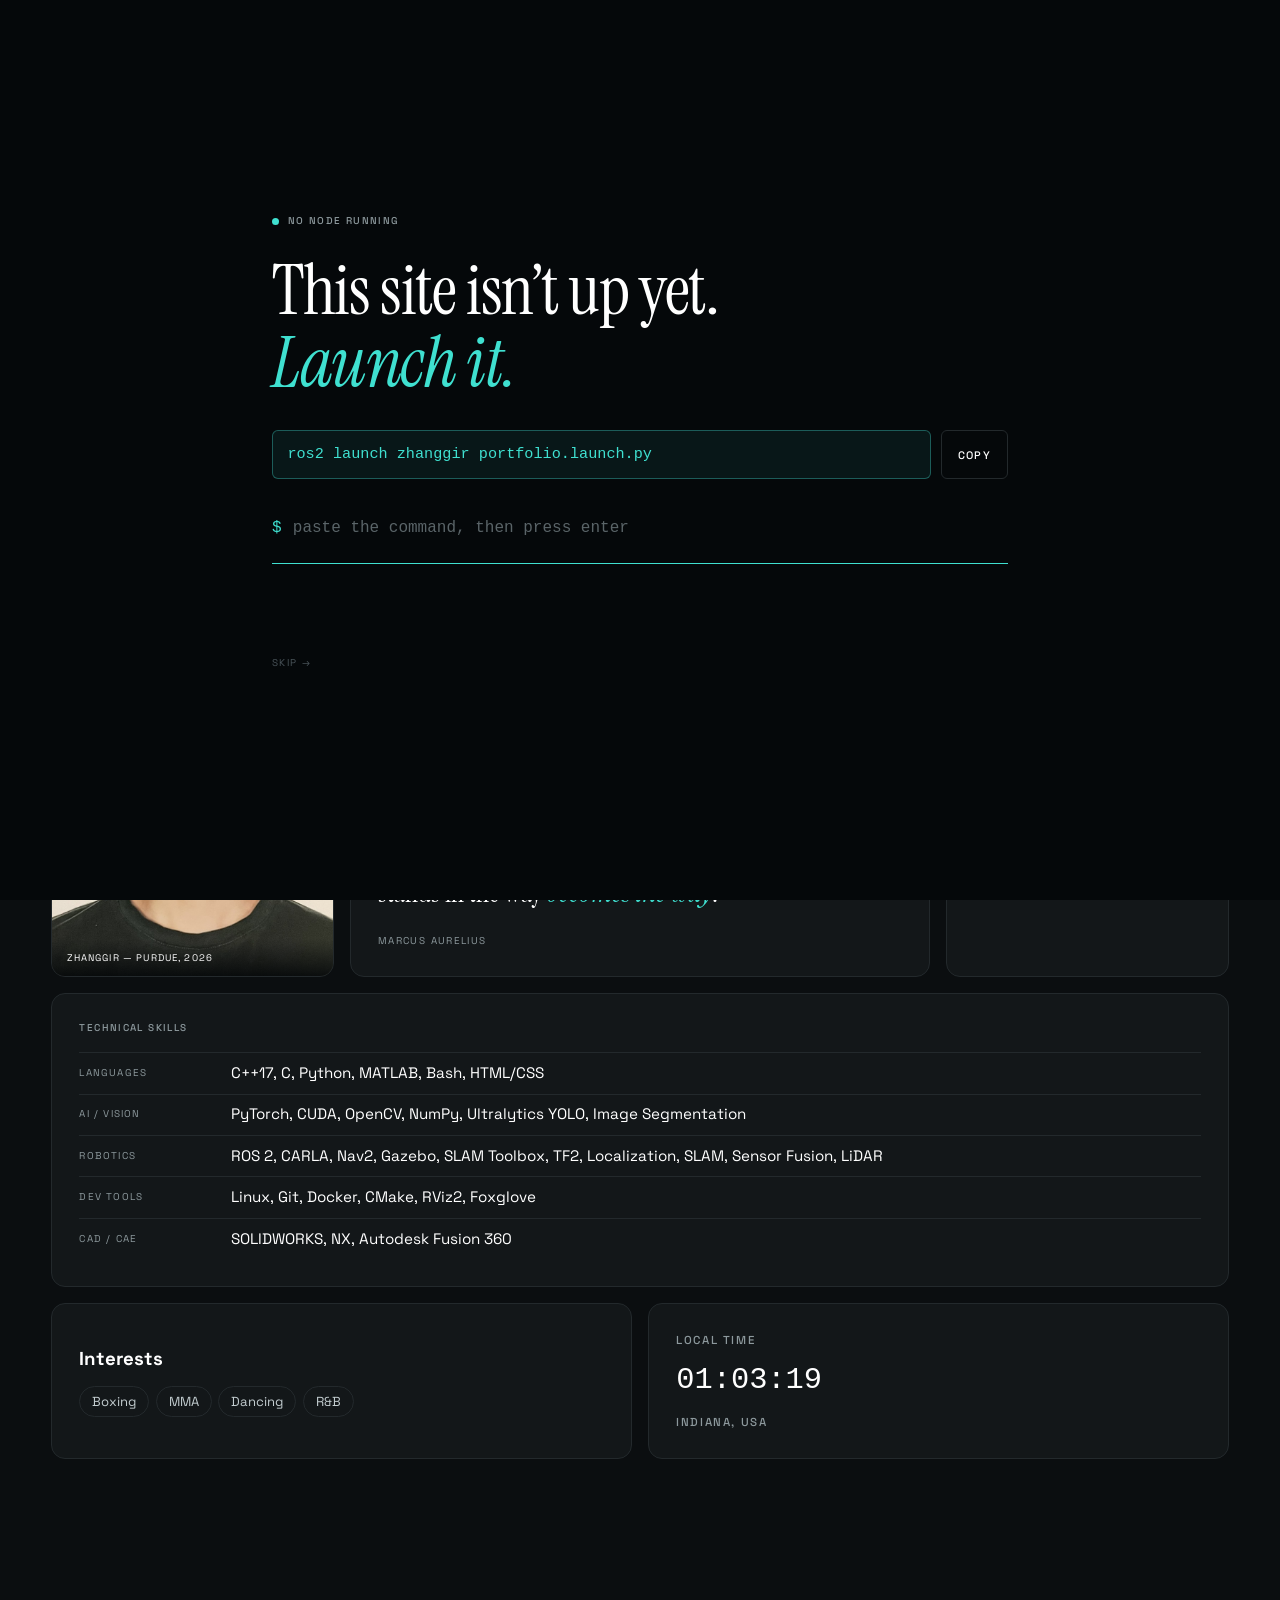
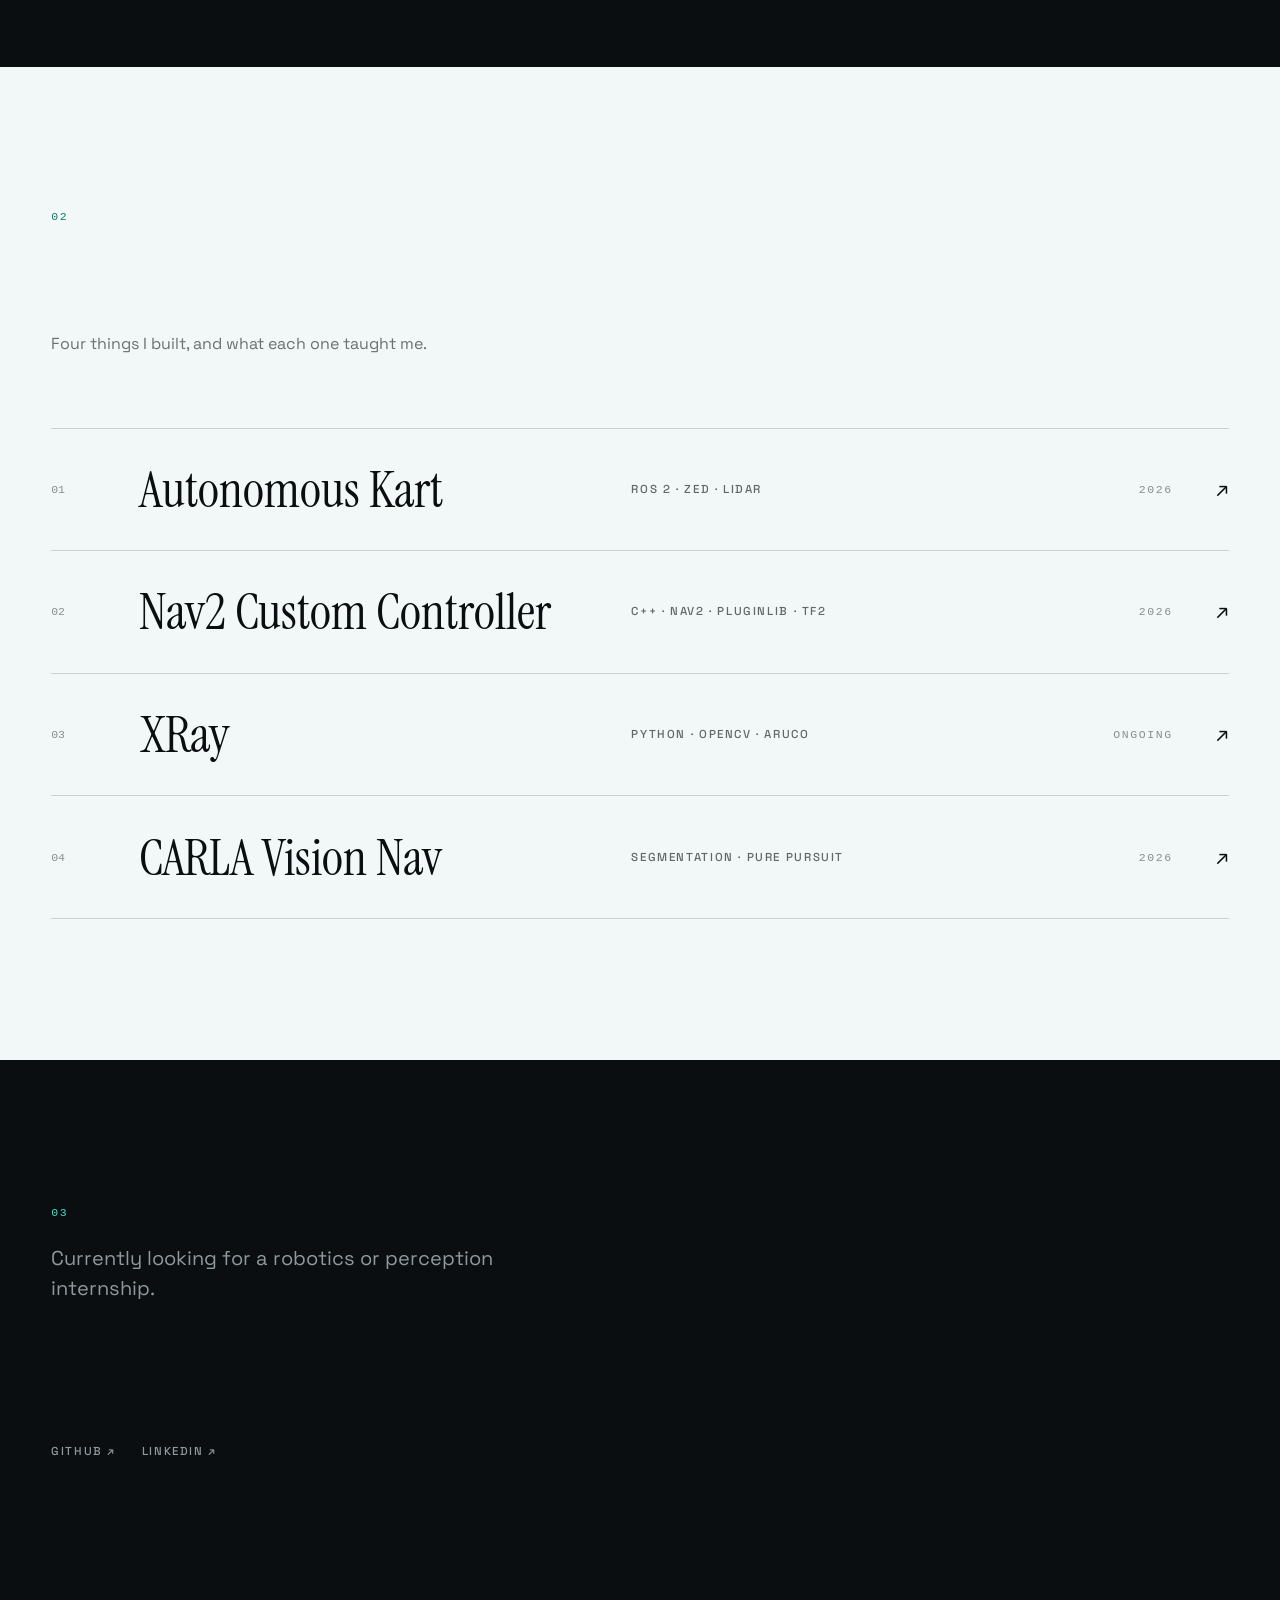
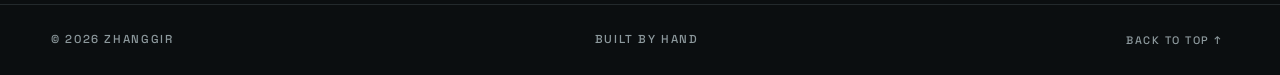
==== index.html @ 5edfd6a4 "Personal site: launch gate, work plates, CV-aware resume link Static site, no build step and no depe" ====
<!doctype html>
<html lang="en">
<head>
<meta charset="utf-8">
<meta name="viewport" content="width=device-width, initial-scale=1">
<title>Zhanggir — Robotics &amp; Autonomous Systems</title>
<meta name="description" content="Zhanggir builds the perception systems that let vehicles decide where they are and what to do next. Almaty to Purdue.">
<meta name="color-scheme" content="dark">

<meta property="og:title" content="Zhanggir — Robotics &amp; Autonomous Systems">
<meta property="og:description" content="Perception, embedded systems, and the plumbing that keeps both alive at speed.">
<meta property="og:type" content="website">

<link rel="icon" href="data:image/svg+xml,<svg xmlns='http://www.w3.org/2000/svg' viewBox='0 0 32 32'><rect width='32' height='32' fill='%230b0e10'/><circle cx='16' cy='16' r='9' fill='none' stroke='%233fe0d0' stroke-width='3'/><circle cx='16' cy='16' r='2.5' fill='%23ffffff'/></svg>">

<link rel="preconnect" href="https://fonts.googleapis.com">
<link rel="preconnect" href="https://fonts.gstatic.com" crossorigin>
<link href="https://fonts.googleapis.com/css2?family=Instrument+Serif:ital@0;1&family=Space+Grotesk:wght@300;400;500;600;700&display=swap" rel="stylesheet">

<link rel="stylesheet" href="styles.css">
<script>document.documentElement.classList.add('js');</script>
</head>

<body>

<div class="grain" aria-hidden="true"></div>

<!-- ── launch gate ───────────────────────────────────────────── -->
<div class="gate" id="gate">
  <div class="gate-inner">
    <p class="gate-kicker"><i></i>no node running</p>

    <h1 class="gate-title">This site isn&rsquo;t up yet.<br><em>Launch it.</em></h1>

    <div class="gate-cmd">
      <code id="gateCmd">ros2 launch zhanggir portfolio.launch.py</code>
      <button class="gate-copy" id="gateCopy" type="button">Copy</button>
    </div>

    <form class="gate-prompt" id="gateForm" autocomplete="off">
      <span class="gate-ps1" aria-hidden="true">$</span>
      <input class="gate-input" id="gateInput" type="text" spellcheck="false"
             autocomplete="off" aria-label="Type or paste the launch command"
             placeholder="paste the command, then press enter">
    </form>

    <p class="gate-msg" id="gateMsg" role="status"></p>

    <!-- Nobody should be locked out of a CV by a puzzle. -->
    <button class="gate-skip" id="gateSkip" type="button">skip &rarr;</button>
  </div>
</div>

<!-- ── custom cursor (pointer devices only) ──────────────────── -->
<div class="cur-dot"  id="curDot"  aria-hidden="true"></div>
<div class="cur-ring" id="curRing" aria-hidden="true"><span id="curLabel"></span></div>

<a class="skip" href="#about">Skip to content</a>

<!-- ── nav ───────────────────────────────────────────────────── -->
<header class="nav">
  <a class="nav-mark" href="#top" data-cursor="ZH">
    <svg viewBox="0 0 32 32" aria-hidden="true"><circle cx="16" cy="16" r="9"/><circle class="pupil" cx="16" cy="16" r="2.5"/></svg>
    <span>Zhanggir</span>
  </a>
  <nav class="nav-links" aria-label="Sections">
    <a href="#about">About</a>
    <a href="#work">Work</a>
    <a href="#contact">Contact</a>
  </nav>
</header>

<main id="top">

  <!-- ══ ABOUT ══ -->
  <section class="about" id="about">
    <!-- This carries what the removed hero used to: the name, the one-line
         pitch, and the availability line. Without them the site would open on
         a photo and a grid with no statement of who this is. -->
    <div class="intro">
      <p class="intro-kicker rise"><span class="sec-num">01</span> About</p>

      <h1 class="intro-name">
        <span class="mask"><span class="up" data-d="0">Zhanggir</span></span>
        <span class="mask"><span class="up" data-d="1">Yessenaliyev</span></span>
      </h1>

      <p class="intro-lead">
        <span class="mask"><span class="up" data-d="2">I build the systems that let a vehicle</span></span>
        <span class="mask"><span class="up" data-d="3">decide <em>where it is</em> and what to do next.</span></span>
      </p>

      <dl class="intro-meta rise">
        <div><dt>Based</dt><dd>West Lafayette, IN</dd></div>
        <div><dt>From</dt><dd>Almaty, KZ</dd></div>
        <div><dt>Studying</dt><dd>Robotics Eng. Tech, Purdue</dd></div>
      </dl>
    </div>

    <div class="bento">
      <figure class="cell cell-portrait rise">
        <img src="headshot.jpg" alt="Zhanggir">
        <figcaption>Zhanggir — Purdue, 2026</figcaption>
      </figure>

      <div class="cell cell-edu rise">
        <span class="edu-label">Education</span>
        <p class="edu-school">Purdue University</p>
        <p class="edu-major">B.S. Robotics Engineering Technology</p>
        <p class="edu-meta">West Lafayette, Indiana</p>
      </div>

      <div class="cell cell-quote rise">
        <p>&ldquo;The impediment to action advances action. What stands in the way <em>becomes the way</em>.&rdquo;</p>
        <cite>Marcus Aurelius</cite>
      </div>

      <div class="cell cell-list rise">
        <h3>Technical skills</h3>
        <ul>
          <li><span>Languages</span> C++17, C, Python, MATLAB, Bash, HTML/CSS</li>
          <li><span>AI / Vision</span> PyTorch, CUDA, OpenCV, NumPy, Ultralytics YOLO, Image Segmentation</li>
          <li><span>Robotics</span> ROS 2, CARLA, Nav2, Gazebo, SLAM Toolbox, TF2, Localization, SLAM, Sensor Fusion, LiDAR</li>
          <li><span>Dev tools</span> Linux, Git, Docker, CMake, RViz2, Foxglove</li>
          <li><span>CAD / CAE</span> SOLIDWORKS, NX, Autodesk Fusion 360</li>
        </ul>
      </div>

      <div class="cell cell-qow rise">
        <span class="qow-label">Question of the week</span>
        <p class="qow-q">Does the integration of humanity with AI-powered machines risk the extinction of <em>Homo sapiens</em>?</p>
      </div>

      <div class="cell cell-int rise">
        <h3>Interests</h3>
        <ul class="int-list">
          <li>Boxing</li><li>MMA</li><li>Dancing</li><li>R&amp;B</li>
        </ul>
      </div>

      <div class="cell cell-clock rise">
        <span class="clock-l">Local time</span>
        <span class="clock-t" id="clock">--:--:--</span>
        <span class="clock-z">Indiana, USA</span>
      </div>
    </div>

  </section>

  <!-- ══ WORK ══ -->
  <section class="work" id="work">
    <div class="sec-head">
      <span class="sec-num">02</span>
      <h2 class="sec-title"><span class="mask"><span class="up">Selected work</span></span></h2>
      <p class="sec-note rise">Four things I built, and what each one taught me.</p>
    </div>

    <div class="rows" id="rows">

      <a class="row" href="https://www.purdueieee.org/racing" target="_blank" rel="noopener" data-plate="kart">
        <span class="row-idx">01</span>
        <span class="row-title">Autonomous Kart</span>
        <span class="row-tags">ROS 2 · ZED · LiDAR</span>
        <span class="row-yr">2026</span>
        <span class="row-arrow" aria-hidden="true">↗</span>
      </a>

      <a class="row" href="https://github.com/jayzhan12-ops/nav2-custom-plugin" target="_blank" rel="noopener" data-plate="nav">
        <span class="row-idx">02</span>
        <span class="row-title">Nav2 Custom Controller</span>
        <span class="row-tags">C++ · Nav2 · pluginlib · TF2</span>
        <span class="row-yr">2026</span>
        <span class="row-arrow" aria-hidden="true">↗</span>
      </a>

      <a class="row" href="https://github.com/jayzhan12-ops/eagle" target="_blank" rel="noopener" data-plate="xray">
        <span class="row-idx">03</span>
        <span class="row-title">XRay</span>
        <span class="row-tags">Python · OpenCV · ArUco</span>
        <span class="row-yr">ongoing</span>
        <span class="row-arrow" aria-hidden="true">↗</span>
      </a>

      <a class="row" href="https://github.com/jayzhan12-ops/carla-vision-navigation" target="_blank" rel="noopener" data-plate="carla">
        <span class="row-idx">04</span>
        <span class="row-title">CARLA Vision Nav</span>
        <span class="row-tags">Segmentation · Pure Pursuit</span>
        <span class="row-yr">2026</span>
        <span class="row-arrow" aria-hidden="true">↗</span>
      </a>
    </div>

    <!-- floating preview that trails the cursor over the rows -->
    <div class="plate" id="plate" aria-hidden="true">
      <span class="plate-tag">VIEW</span>
      <svg class="pl" data-for="kart" viewBox="0 0 300 220" fill="none">
        <rect width="300" height="220" fill="var(--accent)"/>
        <g stroke="#0b0e10" stroke-width="2.2" stroke-linecap="round">
          <rect x="112" y="52" width="76" height="120" rx="8"/>
          <rect x="126" y="82" width="48" height="42" rx="5"/>
          <path d="M96 66h16M188 66h16M96 158h16M188 158h16"/>
          <rect x="72" y="58" width="26" height="42" rx="7"/>
          <rect x="202" y="58" width="26" height="42" rx="7"/>
          <rect x="72" y="126" width="26" height="46" rx="7"/>
          <rect x="202" y="126" width="26" height="46" rx="7"/>
          <circle cx="150" cy="44" r="11"/>
          <path d="M150 33V14M126 44l-22-14M174 44l22-14" stroke-dasharray="4 5"/>
          <path d="M112 190h76"/>
        </g>
      </svg>

      <svg class="pl" data-for="nav" viewBox="0 0 300 220" fill="none">
        <rect width="300" height="220" fill="var(--accent)"/>
        <g stroke="#0b0e10" stroke-width="2.2" stroke-linecap="round" stroke-linejoin="round">
          <rect x="44" y="40" width="212" height="140" rx="6"/>
          <path d="M74 154 C104 154 96 92 132 92 S180 132 216 66" stroke-dasharray="7 7"/>
          <circle cx="74" cy="154" r="7" fill="#0b0e10"/>
          <path d="M216 58l10 10-10 10" />
          <rect x="150" y="108" width="34" height="26" rx="3"/>
          <rect x="88" y="62" width="30" height="22" rx="3"/>
        </g>
      </svg>

      <!-- XRay: a camera sighting an ArUco marker straight through a wall -->
      <svg class="pl" data-for="xray" viewBox="0 0 300 220" fill="none">
        <rect width="300" height="220" fill="var(--accent)"/>
        <g stroke="#0b0e10" stroke-width="2.2" stroke-linecap="round" stroke-linejoin="round">
          <rect x="26" y="92" width="40" height="30" rx="4"/>
          <path d="M66 100l18-9v38l-18-9z"/>
          <path d="M84 110h176" stroke-dasharray="6 7"/>
          <rect x="140" y="34" width="22" height="152" rx="3"/>
          <path d="M140 62l22-20M140 96l22-20M140 130l22-20M140 164l22-20" stroke-width="1.4" opacity=".6"/>
          <rect x="206" y="82" width="58" height="58" rx="3"/>
        </g>
        <g fill="#0b0e10">
          <rect x="216" y="92" width="12" height="12"/><rect x="242" y="92" width="12" height="12"/>
          <rect x="229" y="105" width="12" height="12"/>
          <rect x="216" y="118" width="12" height="12"/><rect x="242" y="118" width="12" height="12"/>
        </g>
      </svg>

      <!-- CARLA: a road to the horizon, with what the segmenter picked out -->
      <svg class="pl" data-for="carla" viewBox="0 0 300 220" fill="none">
        <rect width="300" height="220" fill="var(--accent)"/>
        <g stroke="#0b0e10" stroke-width="2.2" stroke-linecap="round" stroke-linejoin="round">
          <path d="M34 74h232"/>
          <path d="M92 192L136 74M208 192L164 74"/>
          <path d="M150 92v14M150 120v18M150 152v22" stroke-dasharray="0"/>
          <rect x="44" y="88" width="36" height="28" rx="3" stroke-dasharray="5 5"/>
          <rect x="220" y="98" width="38" height="32" rx="3" stroke-dasharray="5 5"/>
          <rect x="126" y="160" width="48" height="28" rx="6"/>
          <path d="M138 160v-12h24v12"/>
        </g>
      </svg>
    </div>
  </section>

  <!-- ══ CONTACT ══ -->
  <section class="contact" id="contact">
    <span class="sec-num">03</span>
    <p class="contact-kick rise">Currently looking for a robotics or perception internship.</p>

    <a class="contact-mail" href="mailto:zyessena@purdue.edu">
      <span class="mask"><span class="up">zyessena@purdue.edu</span></span>
    </a>

    <div class="contact-links rise">
      <a href="https://github.com/jayzhan12-ops" target="_blank" rel="noopener">GitHub ↗</a>
      <a href="https://www.linkedin.com/in/zhanggir-yessenaliyev" target="_blank" rel="noopener">LinkedIn ↗</a>
      <a href="zhanggir-yessenaliyev-cv.pdf" download="Zhanggir-Yessenaliyev-CV.pdf" data-resume>Résumé ↓</a>
    </div>
  </section>
</main>

<footer class="foot">
  <span>© 2026 Zhanggir</span>
  <span class="foot-mid">Built by hand</span>
  <button class="totop" id="toTop" type="button" data-magnetic>Back to top ↑</button>
</footer>

<div class="toast" id="toast" role="status" aria-live="polite"></div>

<script src="script.js"></script>
</body>
</html>
---- styles.css ----
/* ==========================================================================
   IDEA 04 — EDITORIAL
   Cool near-black ground, white text, one turquoise signal. The black is
   pulled toward the accent rather than left neutral, so it reads as chosen.

   Type does the heavy lifting: a high-contrast display serif against a
   technical grotesque, with mono reserved for data. Selected work inverts to a
   single light band, so the page has a spine instead of one flat tone.
   ========================================================================== */

:root {
  /* Dark ground, warm rather than neutral — biased toward the accent so the
     black reads as chosen, not defaulted. The page keeps its original
     structure of one contrasting band; inverting the ground simply flips
     which side of that contrast the band sits on. */
  --paper:   #0b0e10;   /* page ground — near-black pulled cool, toward the accent */
  --paper-2: #131719;   /* raised surface: cards */
  --ink:     #ffffff;   /* white */
  --ink-2:   #c3cdd0;
  --muted:   #8d999d;
  --line:    #23292c;
  --accent:  #3fe0d0;   /* turquoise */

  --band:    #f2f7f8;   /* the single light section, for rhythm */
  --on-band: #0b0e10;
  /* Turquoise is a light hue: on the white band it reads ~1.4:1, invisible as
     text. This deepened teal is the same family at 4.7:1. */
  --accent-on-band: #0c7a70;

  --display: "Instrument Serif", ui-serif, Georgia, "Times New Roman", serif;
  --sans:    "Space Grotesk", ui-sans-serif, system-ui, -apple-system, "Segoe UI", sans-serif;
  --mono:    ui-monospace, "Cascadia Mono", Consolas, monospace;

  --pad:  clamp(1.15rem, 4vw, 3.5rem);
  --wrap: 88rem;

  --ease: cubic-bezier(.16, 1, .3, 1);
}

/* ---------- base ---------- */
*, *::before, *::after { box-sizing: border-box; }
* { margin: 0; }

html { -webkit-text-size-adjust: 100%; scroll-behavior: smooth; }

body {
  background: var(--paper);
  color: var(--ink);
  font-family: var(--sans);
  font-size: 16px;
  font-weight: 400;
  line-height: 1.5;
  overflow-x: hidden;
  -webkit-font-smoothing: antialiased;
}

img, svg { display: block; max-width: 100%; }
a { color: inherit; text-decoration: none; }
button { font: inherit; color: inherit; background: none; border: 0; cursor: pointer; }
ul { list-style: none; padding: 0; }
::selection { background: var(--accent); color: var(--paper); }

:where(a, button, [tabindex]):focus-visible { outline: 2px solid var(--accent); outline-offset: 4px; }

.skip { position: absolute; left: -9999px; }
.skip:focus { left: 1rem; top: 1rem; z-index: 300; background: var(--ink); color: var(--paper); padding: .6rem 1rem; }

.grain {
  position: fixed; inset: 0; z-index: 120; pointer-events: none; opacity: .09;
  /* multiply vanishes against a dark ground — screen lifts the grain instead */
  mix-blend-mode: screen;
  background-image: url("data:image/svg+xml,%3Csvg xmlns='http://www.w3.org/2000/svg' width='180' height='180'%3E%3Cfilter id='n'%3E%3CfeTurbulence type='fractalNoise' baseFrequency='.9' numOctaves='4'/%3E%3C/filter%3E%3Crect width='100%25' height='100%25' filter='url(%23n)' opacity='.35'/%3E%3C/svg%3E");
}

/* ---------- shared type ---------- */
.intro-kicker, .sec-num, .row-tags, .row-yr, .clock-l, .clock-z, .foot, .nav-links, .nav-cta, .contact-links {
  font-size: clamp(.62rem, 1.1vw, .72rem);
  letter-spacing: .14em;
  text-transform: uppercase;
  font-weight: 500;
}

/* overflow:hidden is what makes the line reveal work — but with a line-height
   below 1 it also amputates descenders, which is why the "gg" in Zhanggir sat
   clipped against the section border. Pad the clip box downward, pull the
   layout back with an equal negative margin so spacing is unchanged, and start
   the incoming line lower so it can't peek through the new padding. */
.mask { display: block; overflow: hidden; padding-bottom: .24em; margin-bottom: -.24em; }
.up { display: block; will-change: transform; }
.js .up { transform: translateY(140%); transition: transform 1.15s var(--ease); }
.js .up.is-in { transform: none; }

.js .rise { opacity: 0; transform: translateY(22px); transition: opacity .9s var(--ease), transform .9s var(--ease); }
.js .rise.is-in { opacity: 1; transform: none; }

/* ==========================================================================
   LAUNCH GATE
   Replaces the preloader. Same curtain mechanics — fixed sheet that slides up
   once dismissed — but it waits for the viewer instead of a timer.
   ========================================================================== */
.gate {
  position: fixed; inset: 0; z-index: 200;
  background: #05080a; color: var(--ink);
  display: grid; align-content: center;
  padding: var(--pad);
  transition: transform 1.1s cubic-bezier(.76, 0, .24, 1);
}
.gate.done { transform: translateY(-101%); }
.gate-inner { width: min(46rem, 100%); margin-inline: auto; display: grid; gap: 1.6rem; }

.gate-kicker {
  display: flex; align-items: center; gap: .55rem;
  font-size: .62rem; letter-spacing: .14em; text-transform: uppercase;
  color: var(--muted); font-weight: 500;
}
.gate-kicker i { width: 7px; height: 7px; border-radius: 50%; background: var(--accent); animation: gpulse 2.6s ease-in-out infinite; }
@keyframes gpulse { 50% { opacity: .25; transform: scale(.8); } }

.gate-title {
  font-family: var(--display); font-weight: 400;
  font-size: clamp(2rem, 6vw, 4.4rem); line-height: 1.02; letter-spacing: -.02em;
}
.gate-title em { font-style: italic; color: var(--accent); }

.gate-cmd {
  display: flex; align-items: stretch; gap: .6rem; flex-wrap: wrap;
  margin-top: .4rem;
}
#gateCmd {
  flex: 1 1 20rem; min-width: 0;
  font-family: var(--mono); font-size: clamp(.8rem, 1.6vw, .95rem);
  color: var(--accent);
  background: rgba(63, 224, 208, .07);
  border: 1px solid rgba(63, 224, 208, .35);
  border-radius: 6px;
  padding: .75rem .9rem;
  word-break: break-all; cursor: pointer;
}
.gate-copy {
  flex: none; border-radius: 6px; padding: .85rem 1rem;
  border: 1px solid var(--line); background: transparent; color: var(--ink);
  font-size: .68rem; letter-spacing: .12em; text-transform: uppercase; font-weight: 500;
  transition: border-color .25s, color .25s;
}
.gate-copy:hover { border-color: var(--accent); color: var(--accent); }

.gate-prompt {
  display: flex; align-items: center; gap: .7rem;
  border-bottom: 1px solid var(--line); padding-bottom: .7rem;
}
.gate-ps1 { font-family: var(--mono); color: var(--accent); flex: none; }
.gate-input {
  flex: 1; min-width: 0; background: transparent; border: 0; color: var(--ink);
  font-family: var(--mono); font-size: clamp(.85rem, 1.7vw, 1rem); padding: .9rem 0;
}
.gate-input::placeholder { color: #5a6468; }
.gate-input:focus { outline: none; }
.gate-prompt:focus-within { border-bottom-color: var(--accent); }

.gate-msg { min-height: 1.4em; font-size: .85rem; font-family: var(--mono); color: var(--muted); }
.gate-msg.err { color: #ff6b5e; }
.gate-msg.ok { color: var(--accent); }

.gate-skip {
  justify-self: start; margin-top: .4rem;
  font-size: .62rem; letter-spacing: .14em; text-transform: uppercase;
  color: #4a545a; padding: .95rem 0; transition: color .25s;
}
.gate-skip:hover { color: var(--ink); }

/* ==========================================================================
   CURSOR — pointer devices only
   ========================================================================== */
.cur-dot, .cur-ring { position: fixed; top: 0; left: 0; z-index: 150; pointer-events: none; border-radius: 50%; }
.cur-dot {
  width: 6px; height: 6px; background: var(--accent);
  transform: translate3d(var(--x, -50px), var(--y, -50px), 0) translate(-50%, -50%);
}
.cur-ring {
  width: 40px; height: 40px;
  border: 1px solid var(--ink);
  display: grid; place-items: center;
  transform: translate3d(var(--x, -50px), var(--y, -50px), 0) translate(-50%, -50%) scale(var(--s, 1));
  transition: width .35s var(--ease), height .35s var(--ease), background .3s, border-color .3s, opacity .25s;
}
/* Filled disc only where something explicitly asks for a label. Ordinary links
   get an outline that merely widens — an 84px solid orange puck over
   display-size text just blanks out the letters underneath it. */
.cur-ring.hot { background: var(--accent); border-color: var(--accent); width: 84px; height: 84px; }
.cur-ring.grow { width: 62px; height: 62px; }
.cur-ring span {
  font-size: .58rem; letter-spacing: .14em; font-weight: 600;
  color: var(--paper); opacity: 0; transition: opacity .25s;
}
.cur-ring.hot span { opacity: 1; }
.work .cur-ring { border-color: var(--on-band); }
.work .sec-num { color: var(--accent-on-band); }

/* While a work plate is up, the ring gets out of the way entirely. An 84px
   filled disc in the SAME orange as the plate sat dead-centre over the artwork
   and erased it — survivable at the old 304px plate, fatal at 173px. The
   plate carries its own VIEW label instead. */
.cur-ring.muted { opacity: 0; }

@media (hover: none), (pointer: coarse) {
  .cur-dot, .cur-ring { display: none; }
}

/* ==========================================================================
   NAV
   ========================================================================== */
.nav {
  position: fixed; top: 0; left: 0; right: 0; z-index: 100;
  display: flex; align-items: center; gap: 2rem;
  padding: 1.15rem var(--pad);
  transition: background .4s, backdrop-filter .4s, border-color .4s;
  border-bottom: 1px solid transparent;
}
.nav.stuck { background: rgba(11, 14, 16, .85); backdrop-filter: blur(12px); border-bottom-color: var(--line); }

.nav-mark { display: flex; align-items: center; gap: .6rem; margin-right: auto; font-weight: 600; font-size: .95rem; }
.nav-mark svg { width: 22px; height: 22px; fill: none; stroke: var(--ink); stroke-width: 2.4; }
.nav-mark .pupil { fill: var(--accent); stroke: none; }

.nav-links { display: flex; gap: 1.6rem; }
.nav-links a { position: relative; padding-block: .2rem; }
.nav-links a::after {
  content: ""; position: absolute; left: 0; bottom: 0; width: 100%; height: 1px;
  background: currentColor; transform: scaleX(0); transform-origin: right;
  transition: transform .45s var(--ease);
}
.nav-links a:hover::after { transform: scaleX(1); transform-origin: left; }

.nav-cta { border: 1px solid var(--ink); border-radius: 100px; padding: .55rem 1.1rem; transition: background .3s, color .3s; }
.nav-cta:hover { background: var(--ink); color: var(--paper); }

/* ==========================================================================
   INTRO
   Opens the page in place of the old full-screen name. Same job — name, pitch,
   availability — at a size that leaves room for the photo and the grid below
   it, instead of taking a screen to itself.
   ========================================================================== */
.intro { margin-bottom: clamp(2.2rem, 5vw, 3.6rem); }

.intro-kicker { color: var(--accent); margin-bottom: clamp(1rem, 2.5vw, 1.8rem); }
.intro-kicker .sec-num { margin-right: .5rem; }

.intro-name {
  font-family: var(--display);
  font-weight: 400;
  font-size: clamp(2.4rem, 7vw, 5.5rem);
  line-height: .95;
  letter-spacing: -.02em;
  margin-bottom: clamp(.8rem, 2vw, 1.3rem);
}

.intro-lead {
  font-family: var(--display);
  font-size: clamp(1.25rem, 2.8vw, 2.1rem);
  line-height: 1.18;
  letter-spacing: -.01em;
  max-width: 30ch;
  margin-bottom: clamp(1.6rem, 3.5vw, 2.4rem);
}
.intro-lead em { font-style: italic; color: var(--accent); }

.intro-meta {
  display: grid; grid-template-columns: repeat(3, minmax(0, 1fr));
  gap: 1.2rem 1.6rem;
  padding-top: clamp(1rem, 2.5vw, 1.6rem);
  border-top: 1px solid var(--line);
}
.intro-meta dt { font-size: .62rem; letter-spacing: .14em; text-transform: uppercase; color: var(--muted); margin-bottom: .3rem; }
.intro-meta dd { font-size: .95rem; }

/* ==========================================================================
   SECTION HEADS
   ========================================================================== */
.sec-head { display: grid; gap: .8rem; margin-bottom: clamp(2.5rem, 6vw, 4.5rem); }
.sec-num { color: var(--accent); font-family: var(--mono); }
.sec-title { font-family: var(--display); font-weight: 400; font-size: clamp(2.2rem, 7vw, 5.5rem); line-height: .92; letter-spacing: -.02em; }
.sec-note { color: var(--muted); max-width: 34rem; font-size: 1rem; }

/* ==========================================================================
   WORK — the page flips to dark here
   ========================================================================== */
.work {
  background: var(--band); color: var(--on-band);
  padding: clamp(4rem, 11vw, 9rem) var(--pad);
  margin-top: clamp(3rem, 8vw, 6rem);
}
.work .sec-head, .work .rows { max-width: var(--wrap); margin-inline: auto; }
.work .sec-note { color: rgba(11, 14, 16, .58); }

.rows { border-top: 1px solid rgba(11, 14, 16, .16); }
.row {
  display: grid;
  grid-template-columns: 4rem minmax(0, 1fr) minmax(0, .9fr) 6rem 2rem;
  align-items: center; gap: 1.5rem;
  padding: clamp(1.2rem, 3.2vw, 2.2rem) 0;
  border-bottom: 1px solid rgba(11, 14, 16, .16);
  position: relative;
  isolation: isolate;
}
/* accent wipe on hover */
.row::before {
  content: ""; position: absolute; inset: 0; z-index: -1;
  background: var(--accent);
  transform: scaleY(0); transform-origin: bottom;
  transition: transform .5s var(--ease);
}
.row:hover::before, .row:focus-visible::before { transform: scaleY(1); transform-origin: top; }

.row-idx { font-family: var(--mono); font-size: .72rem; color: rgba(11, 14, 16, .45); transition: color .35s; }
.row-title { font-family: var(--display); font-size: clamp(1.5rem, 4.6vw, 3.2rem); line-height: 1; transition: transform .5s var(--ease); }
.row-tags { color: rgba(11, 14, 16, .62); transition: color .35s; }
.row-yr { font-family: var(--mono); font-size: .72rem; color: rgba(11, 14, 16, .45); text-align: right; transition: color .35s; }
.row-arrow { font-size: 1.3rem; text-align: right; transition: transform .5s var(--ease); }

.row:hover .row-title, .row:focus-visible .row-title { transform: translateX(1.4rem); }
.row:hover .row-arrow, .row:focus-visible .row-arrow { transform: translate(.35rem, -.35rem); }
.row:hover .row-idx, .row:hover .row-tags, .row:hover .row-yr { color: rgba(11, 14, 16, .72); }
.row:hover .row-title, .row:hover .row-arrow { color: var(--on-band); }
.row:hover { color: var(--on-band); }

/* Floating plate that trails the cursor.
   Position lives in `transform` and is rewritten every frame, so it must NOT
   be transitioned or the plate would lag behind its own tracking. The grow-in
   therefore rides the separate `scale` property, which composes with the
   transform instead of fighting it — and is the only thing eased. */
.plate {
  position: fixed; top: 0; left: 0; z-index: 60;
  width: clamp(8.5rem, 12vw, 11rem); aspect-ratio: 300 / 220;
  pointer-events: none;
  opacity: 0;
  transform: translate3d(var(--px, -400px), var(--py, -400px), 0) translate(-50%, -50%) rotate(var(--rot, 0deg));
  scale: .86;
  transition: opacity .4s var(--ease), scale .4s var(--ease);
  box-shadow: 0 22px 44px -22px rgba(0, 0, 0, .55);
}
.plate.show { opacity: 1; scale: 1; }

/* the affordance the cursor ring used to carry */
.plate-tag {
  position: absolute; left: .55rem; top: .55rem; z-index: 3;
  font-size: .5rem; letter-spacing: .16em; font-weight: 700;
  color: var(--on-band);
  border: 1px solid var(--on-band);
  border-radius: 100px;
  padding: .2rem .5rem;
}
.pl { position: absolute; inset: 0; width: 100%; height: 100%; opacity: 0; transition: opacity .3s; }
.pl.on { opacity: 1; }

/* ==========================================================================
   ABOUT — bento
   ========================================================================== */
/* first section on the page now, so the top padding has to clear the fixed nav */
.about { padding: clamp(6.5rem, 12vw, 9rem) var(--pad) clamp(4rem, 9vw, 7rem); max-width: var(--wrap); margin-inline: auto; }

.bento {
  display: grid;
  grid-template-columns: repeat(4, minmax(0, 1fr));
  grid-template-areas:
    "por edu edu qow"
    "por quo quo qow"
    "lis lis lis lis"
    "int int clk clk";
  gap: clamp(.6rem, 1.4vw, 1rem);
}
.cell {
  border: 1px solid var(--line);
  border-radius: 14px;
  padding: clamp(1.1rem, 2.4vw, 1.7rem);
  background: var(--paper-2);
  display: grid;
  align-content: start;
  gap: .6rem;
}
.cell-portrait { grid-area: por; padding: 0; overflow: hidden; position: relative; align-content: stretch; }
.cell-portrait img { width: 100%; height: 100%; object-fit: cover; transition: transform .8s var(--ease); }
.cell-portrait:hover img { transform: scale(1.03); }
.cell-portrait figcaption {
  position: absolute; left: 0; right: 0; bottom: 0;
  padding: .7rem .9rem;
  font-size: .6rem; letter-spacing: .12em; text-transform: uppercase;
  color: var(--ink);
  background: linear-gradient(to top, rgba(3, 6, 8, .85), transparent);
}

.cell-quote { grid-area: quo; align-content: center; }
.cell-quote p { font-family: var(--display); font-size: clamp(1.15rem, 2.2vw, 1.75rem); line-height: 1.25; }
.cell-quote em { font-style: italic; color: var(--accent); }
.cell-quote cite { font-style: normal; font-size: .62rem; letter-spacing: .14em; text-transform: uppercase; color: var(--muted); margin-top: .9rem; display: block; }

/* Education reads as a headline fact, so it gets a card rather than a line
   in a list — and it sits top-right where the eye lands after the portrait. */
.cell-edu { grid-area: edu; align-content: center; gap: .3rem; }
.edu-label { font-size: .62rem; letter-spacing: .14em; text-transform: uppercase; color: var(--muted); font-weight: 500; }
.edu-school { font-family: var(--display); font-size: clamp(1.5rem, 3.2vw, 2.4rem); line-height: 1.05; margin-top: .2rem; }
.edu-major { font-size: clamp(.9rem, 1.4vw, 1.05rem); color: var(--ink-2); }
.edu-meta { font-size: .8rem; color: var(--muted); }

.cell-list { grid-area: lis; align-content: center; gap: 1rem; }
.cell-list h3 { font-size: .62rem; letter-spacing: .14em; text-transform: uppercase; color: var(--muted); font-weight: 500; }
.cell-list li { display: grid; grid-template-columns: 8.5rem 1fr; gap: 1rem; padding: .55rem 0; border-top: 1px solid var(--line); font-size: .95rem; }
.cell-list li span { font-size: .62rem; letter-spacing: .12em; text-transform: uppercase; color: var(--muted); padding-top: .25rem; }

/* ---------- question of the week ---------- */
.cell-qow { grid-area: qow; align-content: center; gap: .7rem; }
.qow-label { font-size: .62rem; letter-spacing: .14em; text-transform: uppercase; color: var(--accent); font-weight: 500; }
.qow-q { font-family: var(--display); font-size: clamp(1.05rem, 1.9vw, 1.4rem); line-height: 1.25; }
.qow-q em { font-style: italic; color: var(--accent); }

/* ---------- interests ---------- */
.cell-int { grid-area: int; align-content: center; gap: .8rem; }
.int-list { display: flex; flex-wrap: wrap; gap: .4rem; }
.int-list li { font-size: .82rem; border: 1px solid var(--line); border-radius: 100px; padding: .3rem .75rem; color: var(--ink-2); }

.cell-clock { grid-area: clk; align-content: center; }
.clock-l, .clock-z { color: var(--muted); }
.clock-t { font-family: var(--mono); font-size: clamp(1.3rem, 2.8vw, 1.9rem); }


/* ==========================================================================
   CONTACT
   ========================================================================== */
.contact { padding: clamp(4rem, 12vw, 9rem) var(--pad); max-width: var(--wrap); margin-inline: auto; display: grid; gap: 1.4rem; justify-items: start; }
.contact-kick { color: var(--muted); font-size: clamp(1rem, 2vw, 1.25rem); max-width: 30rem; }
.contact-mail {
  font-family: var(--display);
  font-size: clamp(1.6rem, 6vw, 4.5rem);
  line-height: .98;
  letter-spacing: -.02em;
  transition: color .4s;
}
.contact-mail:hover { color: var(--accent); }
.contact-links { display: flex; flex-wrap: wrap; gap: 1.6rem; margin-top: 1.5rem; }
.contact-links a { color: var(--muted); transition: color .3s; }
.contact-links a:hover { color: var(--accent); }

/* ---------- toast ---------- */
.toast {
  /* Centred with auto margins rather than left:50% — that leaves only half
     the screen to lay out in, which squeezed the message into a tall narrow
     pill on a phone. */
  position: fixed; left: 0; right: 0; bottom: 2rem; z-index: 210;
  margin-inline: auto;
  width: max-content; max-width: min(88vw, 26rem);
  transform: translateY(1rem);
  background: var(--band); color: var(--on-band);
  font-size: .78rem; letter-spacing: .02em; text-align: center;
  padding: .7rem 1.1rem; border-radius: 100px;
  box-shadow: 0 12px 30px -12px rgba(0, 0, 0, .6);
  opacity: 0; pointer-events: none;
  transition: opacity .3s var(--ease), transform .3s var(--ease);
}
.toast.show { opacity: 1; transform: translateY(0); }

/* ==========================================================================
   FOOTER
   ========================================================================== */
.foot {
  display: flex; align-items: center; justify-content: space-between; gap: 1.5rem; flex-wrap: wrap;
  padding: 1.6rem var(--pad); border-top: 1px solid var(--line); color: var(--muted);
}
.totop { letter-spacing: .14em; text-transform: uppercase; font-size: .68rem; font-weight: 500; transition: color .3s; }
.totop:hover { color: var(--accent); }

/* ==========================================================================
   RESPONSIVE
   ========================================================================== */
@media (max-width: 62rem) {
  .intro-meta { grid-template-columns: repeat(2, minmax(0, 1fr)); }
  .bento {
    grid-template-columns: repeat(2, minmax(0, 1fr));
    grid-template-areas:
      "por edu"
      "por quo"
      "qow qow"
      "lis lis"
      "int clk";
  }
  /* Something has to give at this width — drop the year rather than the tech
     stack. "ROS 2 · ZED · LiDAR" tells a reader far more than "2026" does. */
  .row { grid-template-columns: 2.6rem minmax(0, 1fr) minmax(0, .8fr) 1.6rem; }
  .row-yr { display: none; }
}

@media (max-width: 40rem) {
  /* ---- navigation ----
     The section links used to be hidden here, which left a phone with no way
     to reach Work or Contact at all. They stay; the wordmark drops to its icon
     to make room, and every target gets a thumb-sized hit area. */
  /* Vertical padding comes off the bar itself and goes onto the links, so the
     hit areas reach ~44px without the fixed nav eating more of the screen. */
  .nav { gap: .8rem; padding-block: .55rem; }
  .nav-mark { padding-block: .7rem; }
  .nav-mark span { display: none; }
  .nav-links { display: flex; gap: .9rem; margin-inline: auto; }
  .nav-links a { padding-block: .95rem; font-size: .6rem; }
  .nav-cta { padding: .9rem .85rem; font-size: .58rem; }

  .intro-meta { grid-template-columns: repeat(2, minmax(0, 1fr)); gap: 1.1rem .9rem; }

  .bento { grid-template-columns: 1fr; grid-template-areas: "por" "edu" "quo" "qow" "lis" "int" "clk"; }
  .cell-portrait { aspect-ratio: 4 / 5; }
  .cell-list li { grid-template-columns: 1fr; gap: .2rem; }


  /* ---- work rows ----
     The tech stack was dropped entirely here, leaving rows that said little
     more than a title. It moves under the title rather than disappearing. */
  .row {
    grid-template-columns: 2.2rem minmax(0, 1fr) 1.6rem;
    grid-template-areas:
      "idx ttl arr"
      "idx tag arr";
    row-gap: .3rem;
  }
  .row-idx   { grid-area: idx; align-self: start; padding-top: .4rem; }
  .row-title { grid-area: ttl; }
  .row-tags  { grid-area: tag; display: block; font-size: .6rem; }
  .row-arrow { grid-area: arr; align-self: start; }
  .row-yr    { display: none; }
  .row:hover .row-title, .row:focus-visible .row-title { transform: translateX(.45rem); }

  /* ---- thumb-sized targets ---- */
  .contact-links { gap: 0 1.4rem; }
  .contact-links a { padding-block: .95rem; }
  .totop { padding-block: .9rem; }

  .foot-mid { display: none; }
}

/* ==========================================================================
   PREFERENCES
   ========================================================================== */
@media (prefers-reduced-motion: reduce) {
  html { scroll-behavior: auto; }
  *, *::before, *::after { animation-duration: .01ms !important; animation-iteration-count: 1 !important; transition-duration: .01ms !important; }
  .js .up { transform: none; }
  .js .rise { opacity: 1; transform: none; }
  .plate { display: none; }
  .cur-dot, .cur-ring { display: none; }
}

@media print {
  .grain, .gate, .cur-dot, .cur-ring, .nav, .plate { display: none; }
  body { background: #fff; color: #000; }
  .js .up, .js .rise { transform: none !important; opacity: 1 !important; }
  .work { background: #fff; color: #000; }
}
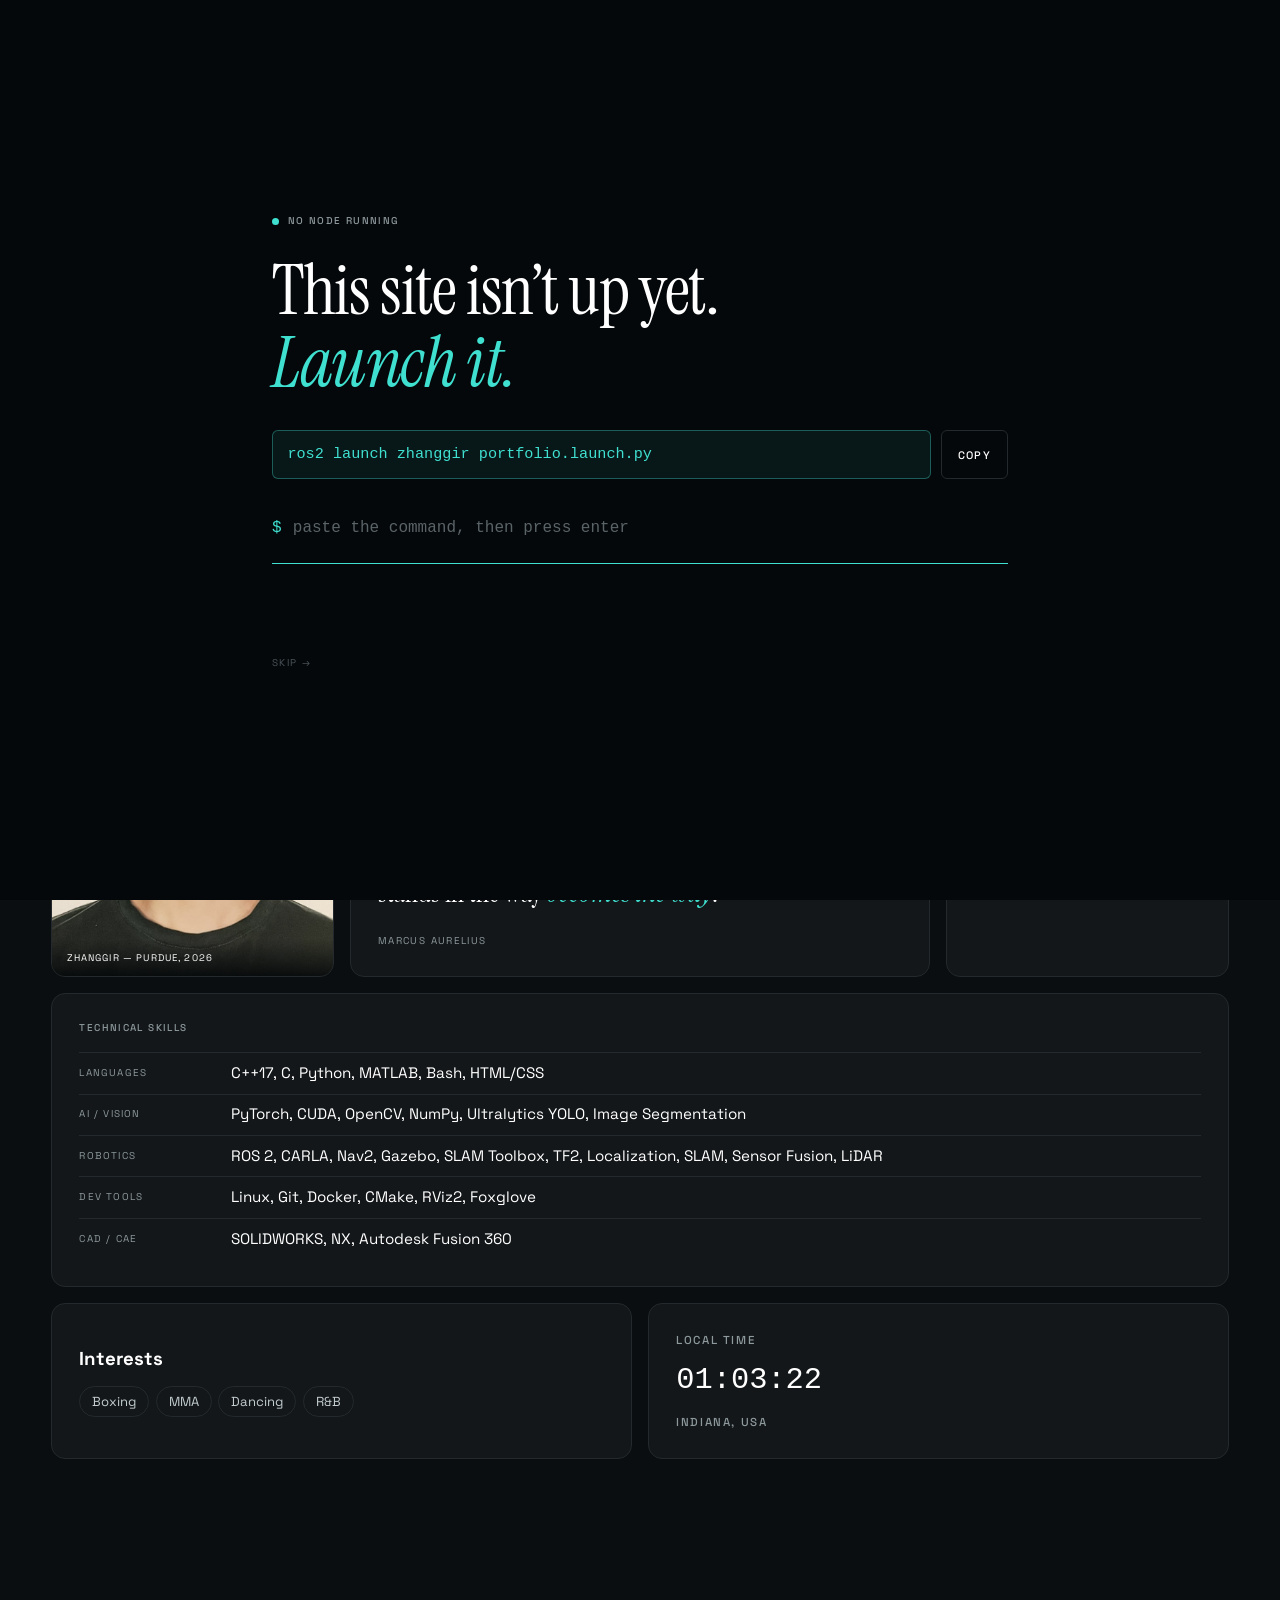
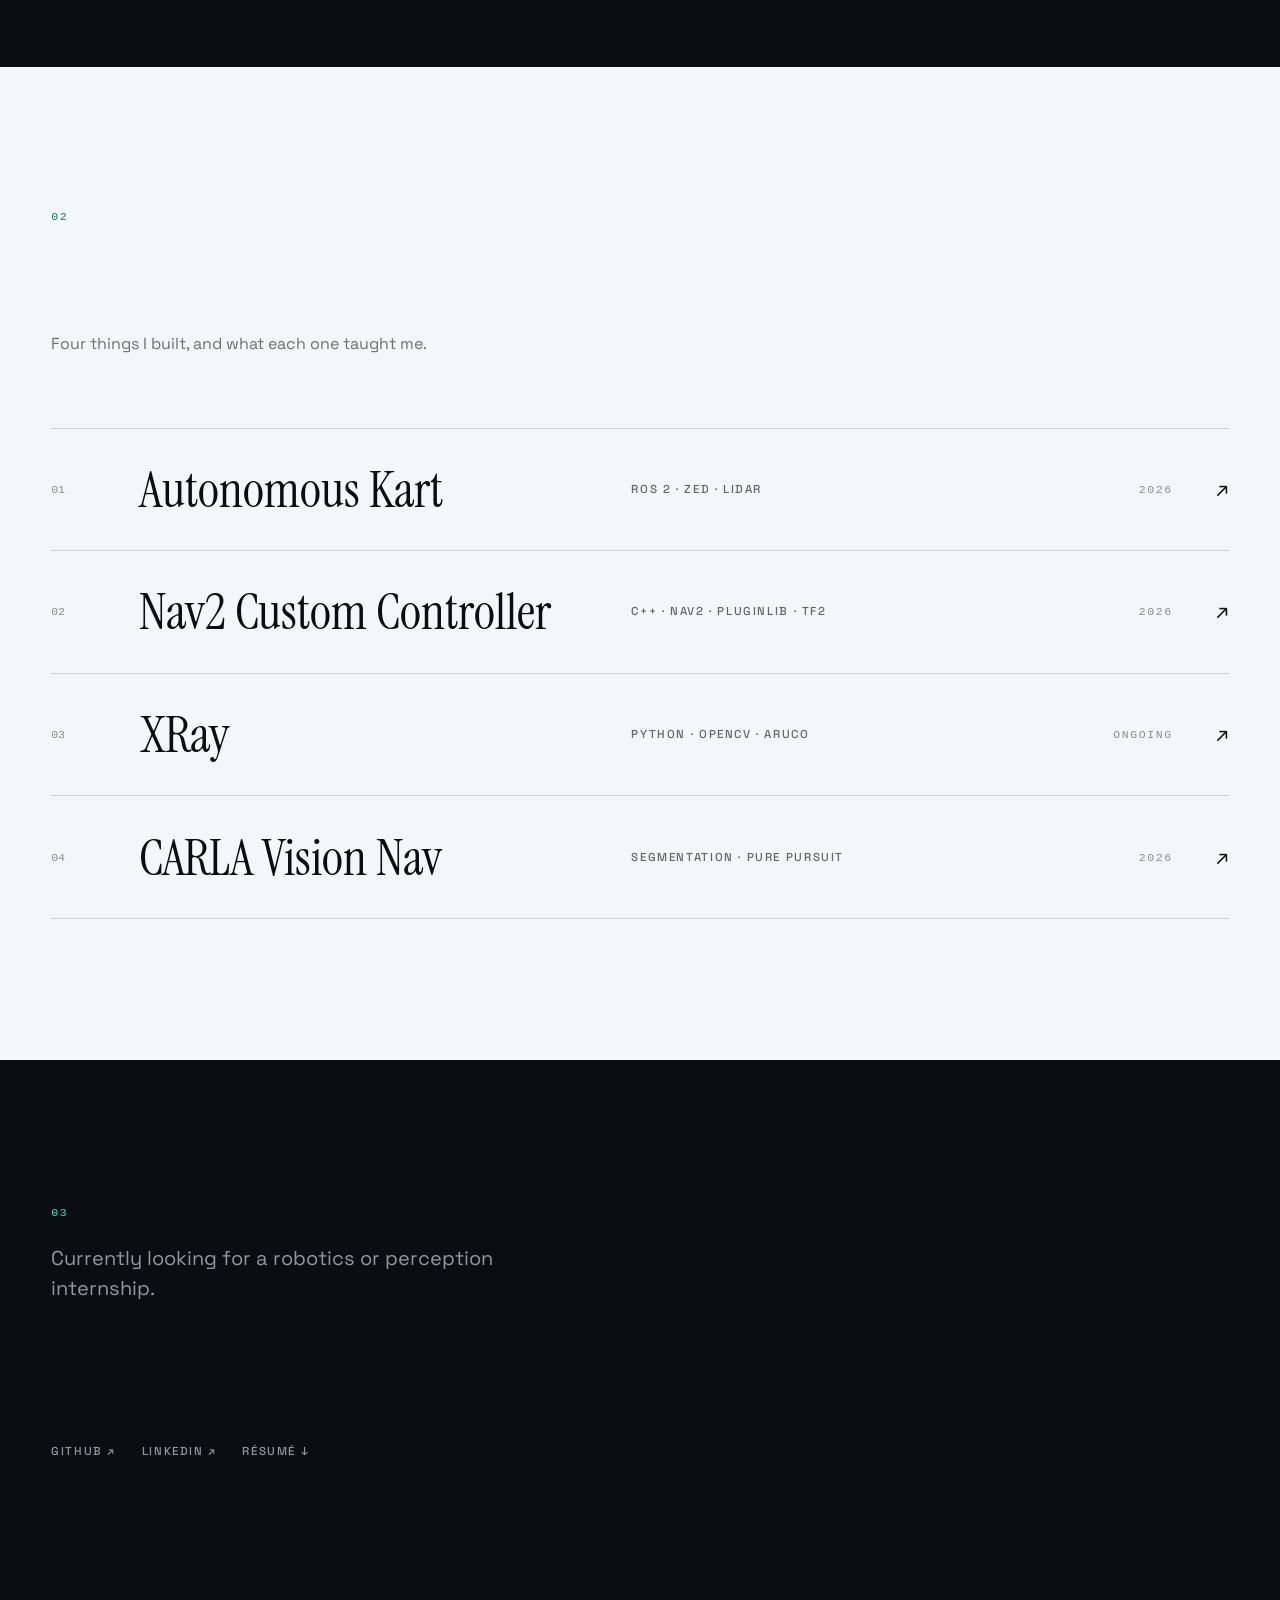
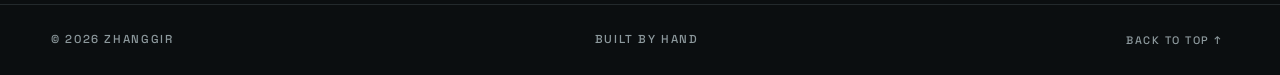
==== commit ed0445bf: "Point the Autonomous Kart row at the Motorsports committee page The old /racing URL only redirected " ====
--- a/index.html
+++ b/index.html
@@ -157,7 +157,7 @@
 
     <div class="rows" id="rows">
 
-      <a class="row" href="https://www.purdueieee.org/racing" target="_blank" rel="noopener" data-plate="kart">
+      <a class="row" href="https://purdueieee.org/committee/motorsports" target="_blank" rel="noopener" data-plate="kart">
         <span class="row-idx">01</span>
         <span class="row-title">Autonomous Kart</span>
         <span class="row-tags">ROS 2 · ZED · LiDAR</span>
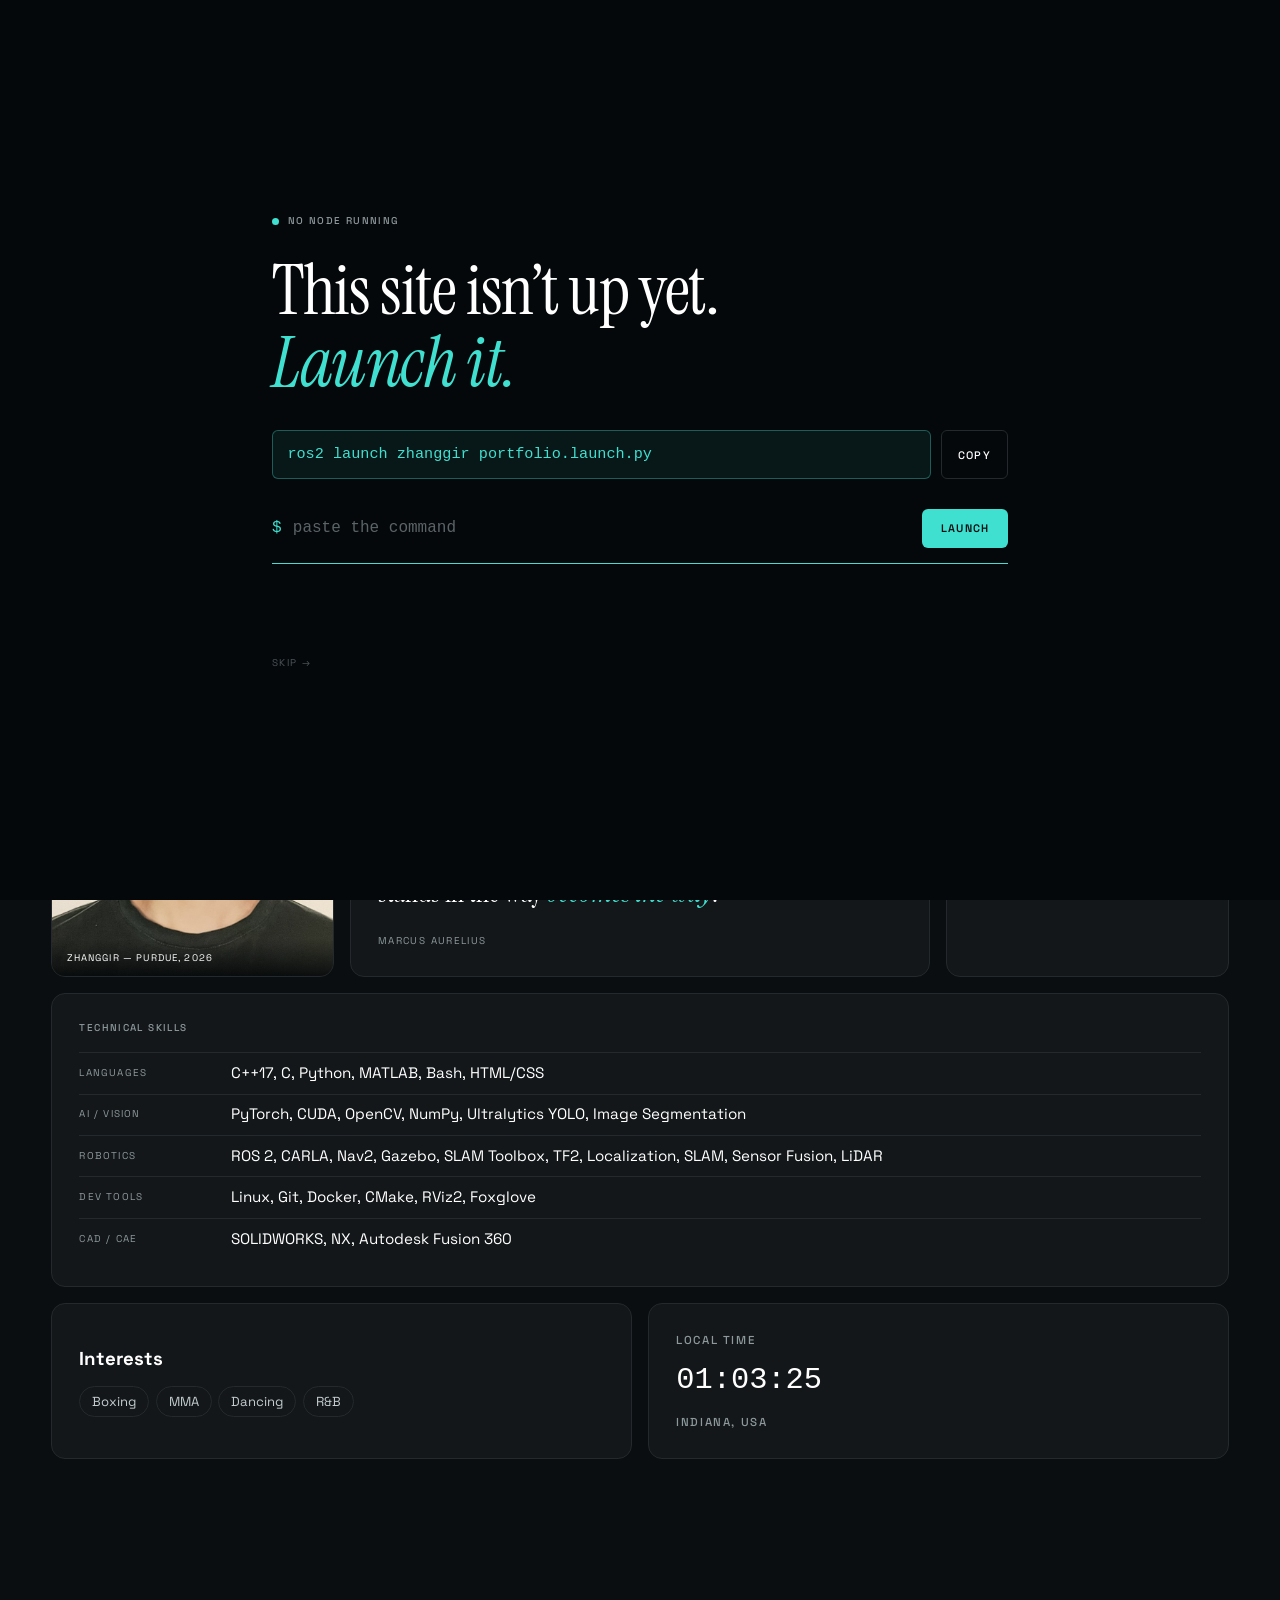
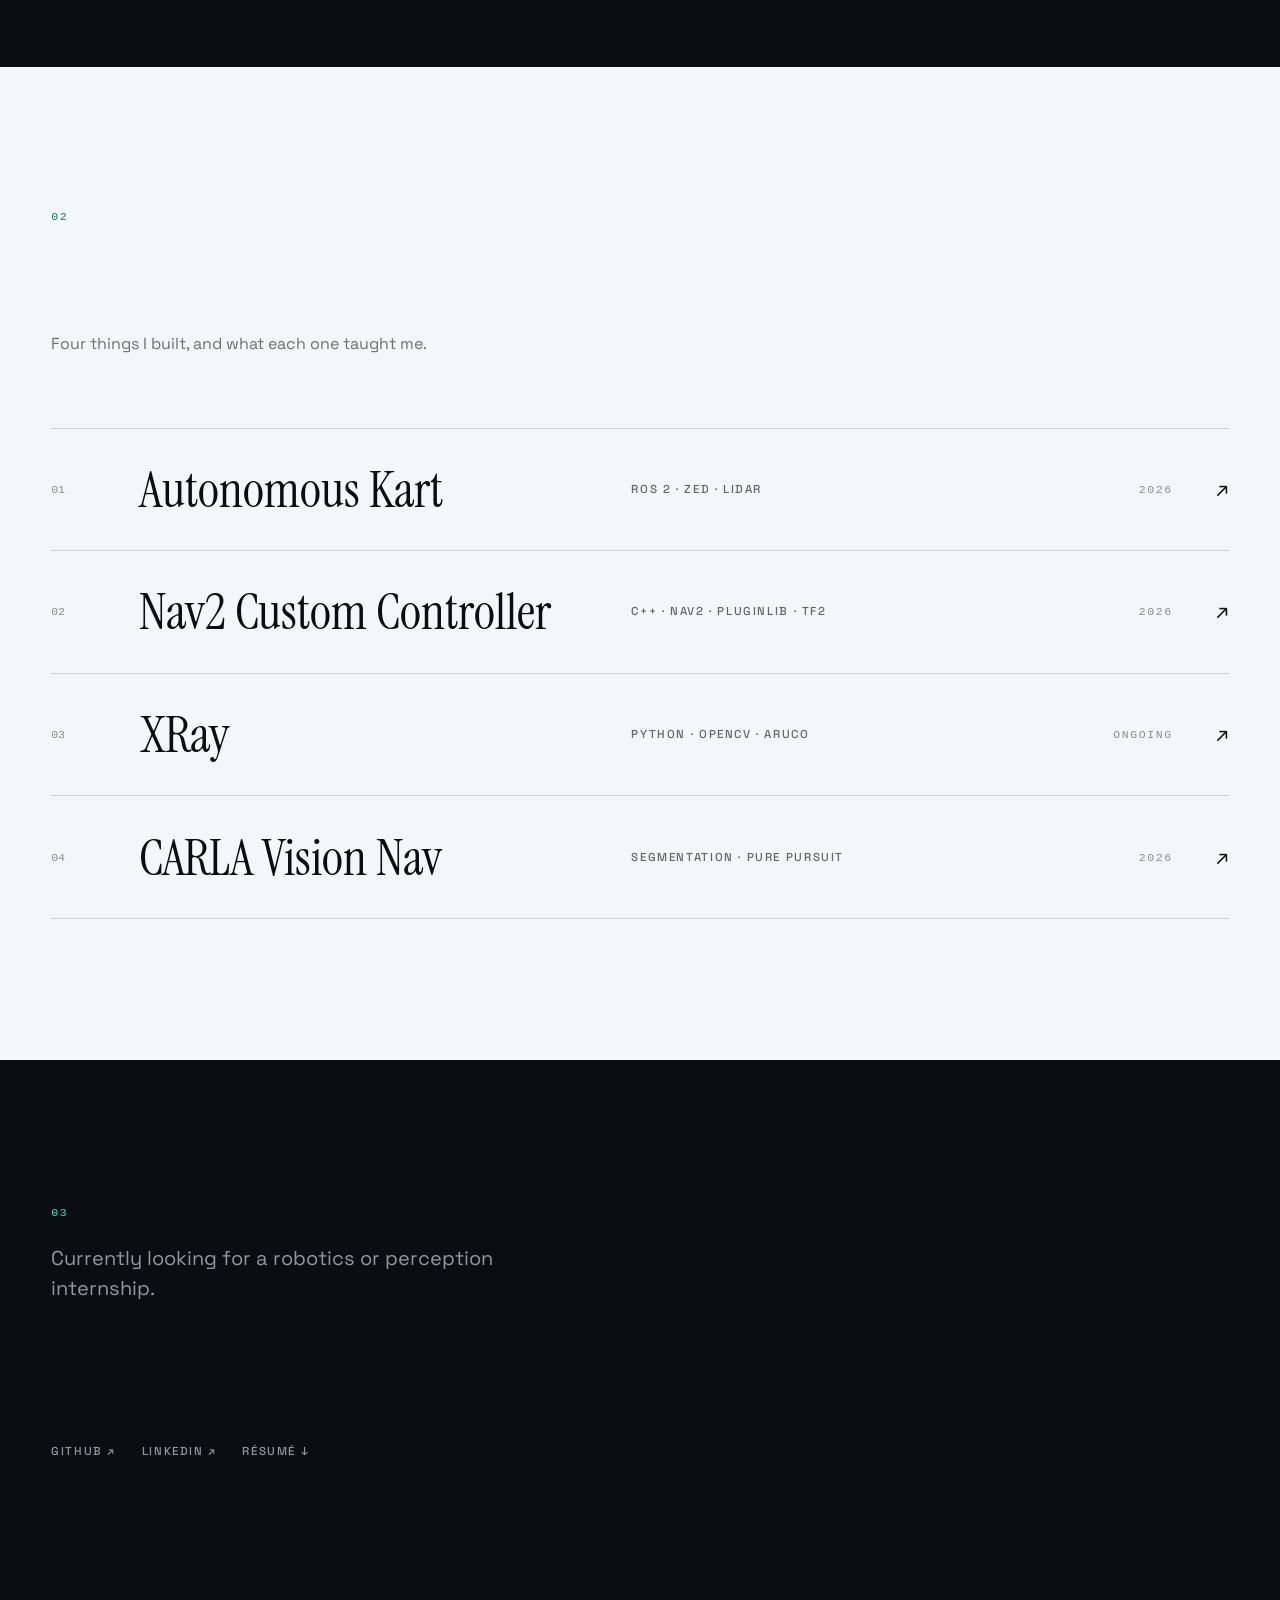
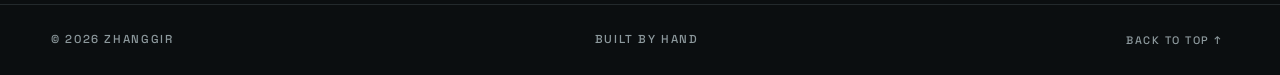
==== commit 08fb5848: "Add a Launch button to the gate, and rework the phone layout The gate relied on Enter, which is easy" ====
--- a/index.html
+++ b/index.html
@@ -40,8 +40,10 @@
     <form class="gate-prompt" id="gateForm" autocomplete="off">
       <span class="gate-ps1" aria-hidden="true">$</span>
       <input class="gate-input" id="gateInput" type="text" spellcheck="false"
-             autocomplete="off" aria-label="Type or paste the launch command"
-             placeholder="paste the command, then press enter">
+             autocomplete="off" autocapitalize="off" autocorrect="off"
+             enterkeyhint="go" aria-label="Type or paste the launch command"
+             placeholder="paste the command">
+      <button class="gate-go" id="gateGo" type="submit">Launch</button>
     </form>
 
     <p class="gate-msg" id="gateMsg" role="status"></p>
--- a/styles.css
+++ b/styles.css
@@ -148,6 +148,17 @@
   display: flex; align-items: center; gap: .7rem;
   border-bottom: 1px solid var(--line); padding-bottom: .7rem;
 }
+/* A phone keyboard's return key is easy to miss, so the gate gets a real
+   button rather than relying on Enter. enterkeyhint="go" also relabels that
+   key on mobile, so both routes read as "launch". */
+.gate-go {
+  flex: none; border-radius: 6px;
+  padding: .7rem 1.15rem;
+  background: var(--accent); color: var(--on-band);
+  font-size: .68rem; letter-spacing: .12em; text-transform: uppercase; font-weight: 600;
+  transition: filter .2s;
+}
+.gate-go:hover { filter: brightness(1.1); }
 .gate-ps1 { font-family: var(--mono); color: var(--accent); flex: none; }
 .gate-input {
   flex: 1; min-width: 0; background: transparent; border: 0; color: var(--ink);
@@ -500,11 +511,32 @@
   .nav-links { display: flex; gap: .9rem; margin-inline: auto; }
   .nav-links a { padding-block: .95rem; font-size: .6rem; }
   .nav-cta { padding: .9rem .85rem; font-size: .58rem; }
+  .gate-go { padding: .95rem 1rem; }
 
   .intro-meta { grid-template-columns: repeat(2, minmax(0, 1fr)); gap: 1.1rem .9rem; }
 
-  .bento { grid-template-columns: 1fr; grid-template-areas: "por" "edu" "quo" "qow" "lis" "int" "clk"; }
-  .cell-portrait { aspect-ratio: 4 / 5; }
+  /* Seven full-width cells stacked made the portrait 52% of a phone screen
+     and the section 2.6 screens long. Pair the short cells instead: the
+     portrait shrinks to half width beside Education, and the two small
+     footnote cells share the last row. */
+  .bento {
+    grid-template-columns: repeat(2, minmax(0, 1fr));
+    grid-template-areas:
+      "por edu"
+      "quo quo"
+      "qow qow"
+      "lis lis"
+      "int clk";
+  }
+  .cell-portrait { aspect-ratio: 3 / 4; }
+  .cell-edu { padding: .9rem; }
+  .edu-school { font-size: 1.15rem; line-height: 1.15; }
+  .edu-major { font-size: .82rem; }
+  .edu-meta { font-size: .72rem; }
+  .cell-clock { padding: .9rem; }
+  .clock-t { font-size: 1.15rem; }
+  .cell-int { padding: .9rem; }
+  .int-list li { font-size: .74rem; padding: .25rem .6rem; }
   .cell-list li { grid-template-columns: 1fr; gap: .2rem; }
 
 
@@ -528,6 +560,8 @@
   /* ---- thumb-sized targets ---- */
   .contact-links { gap: 0 1.4rem; }
   .contact-links a { padding-block: .95rem; }
+  /* the address shrinks to ~25px tall here; give it a real hit area */
+  .contact-mail { padding-block: .7rem; }
   .totop { padding-block: .9rem; }
 
   .foot-mid { display: none; }
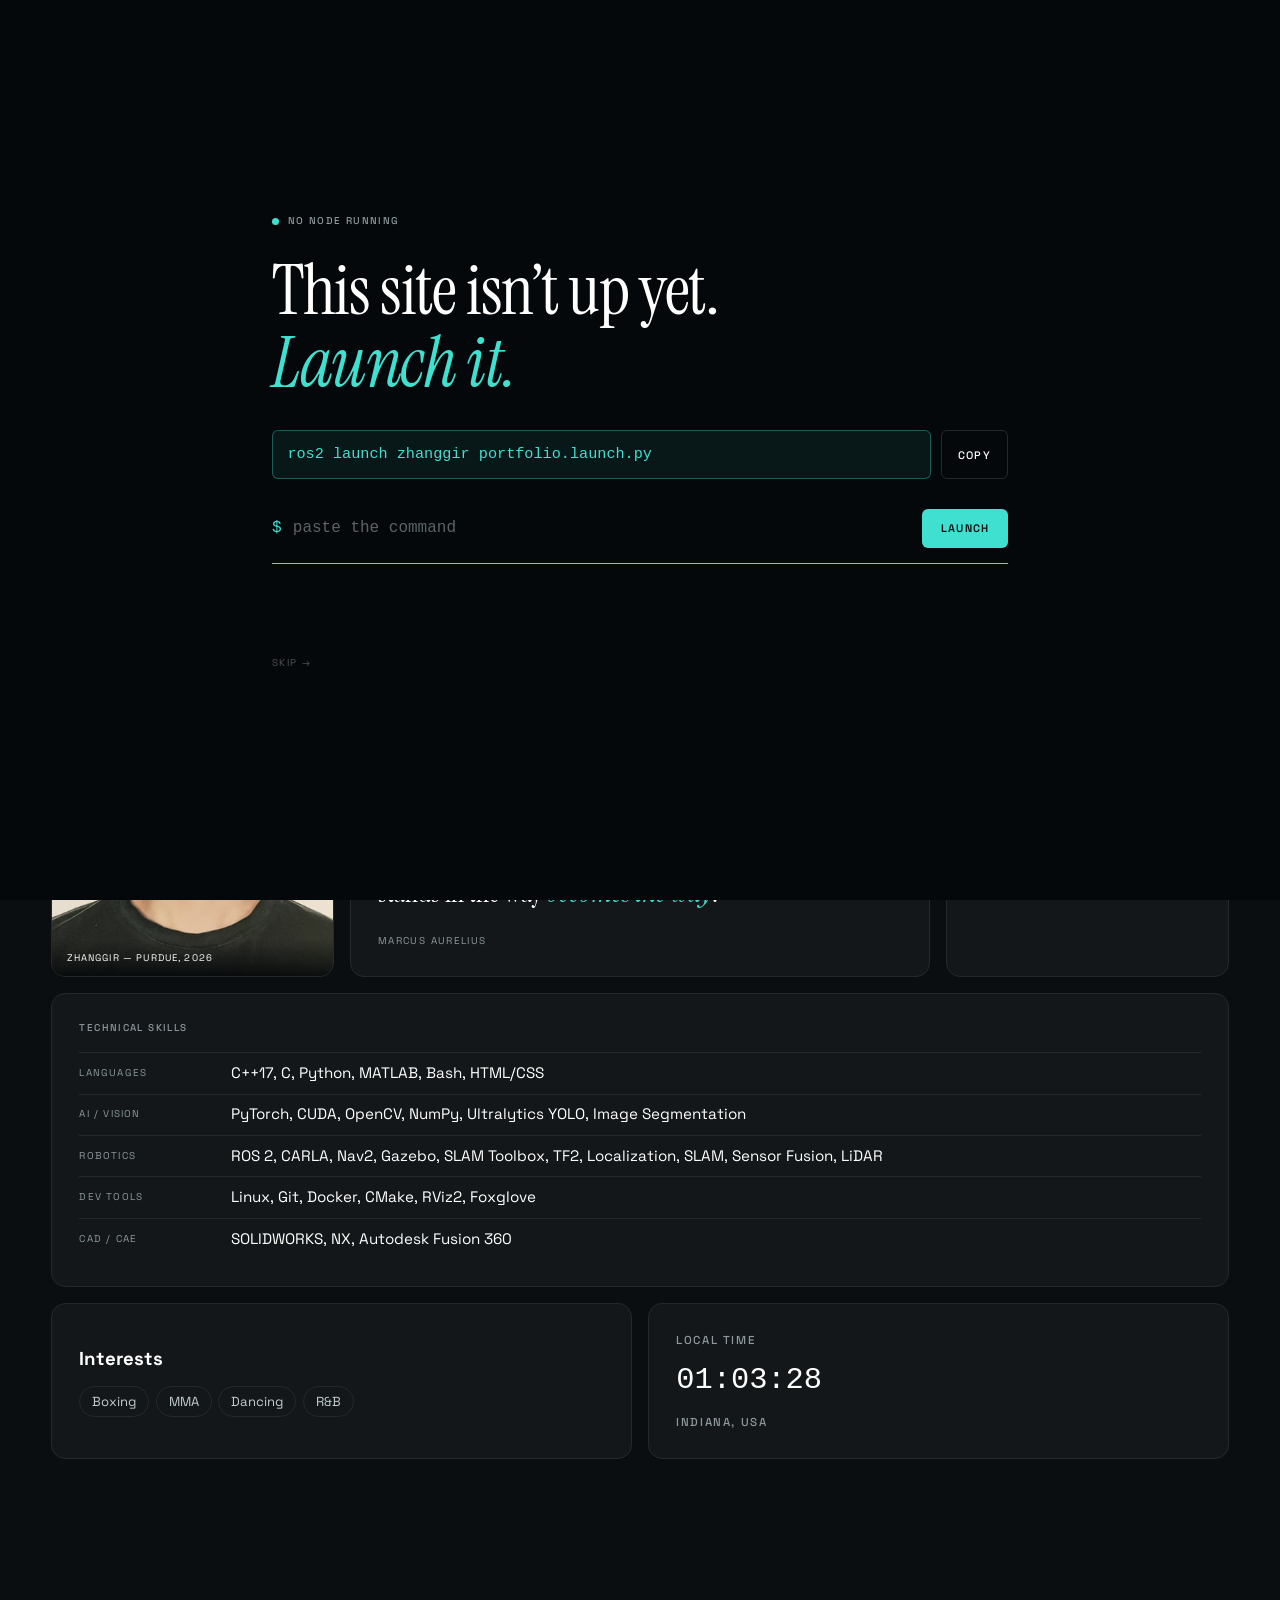
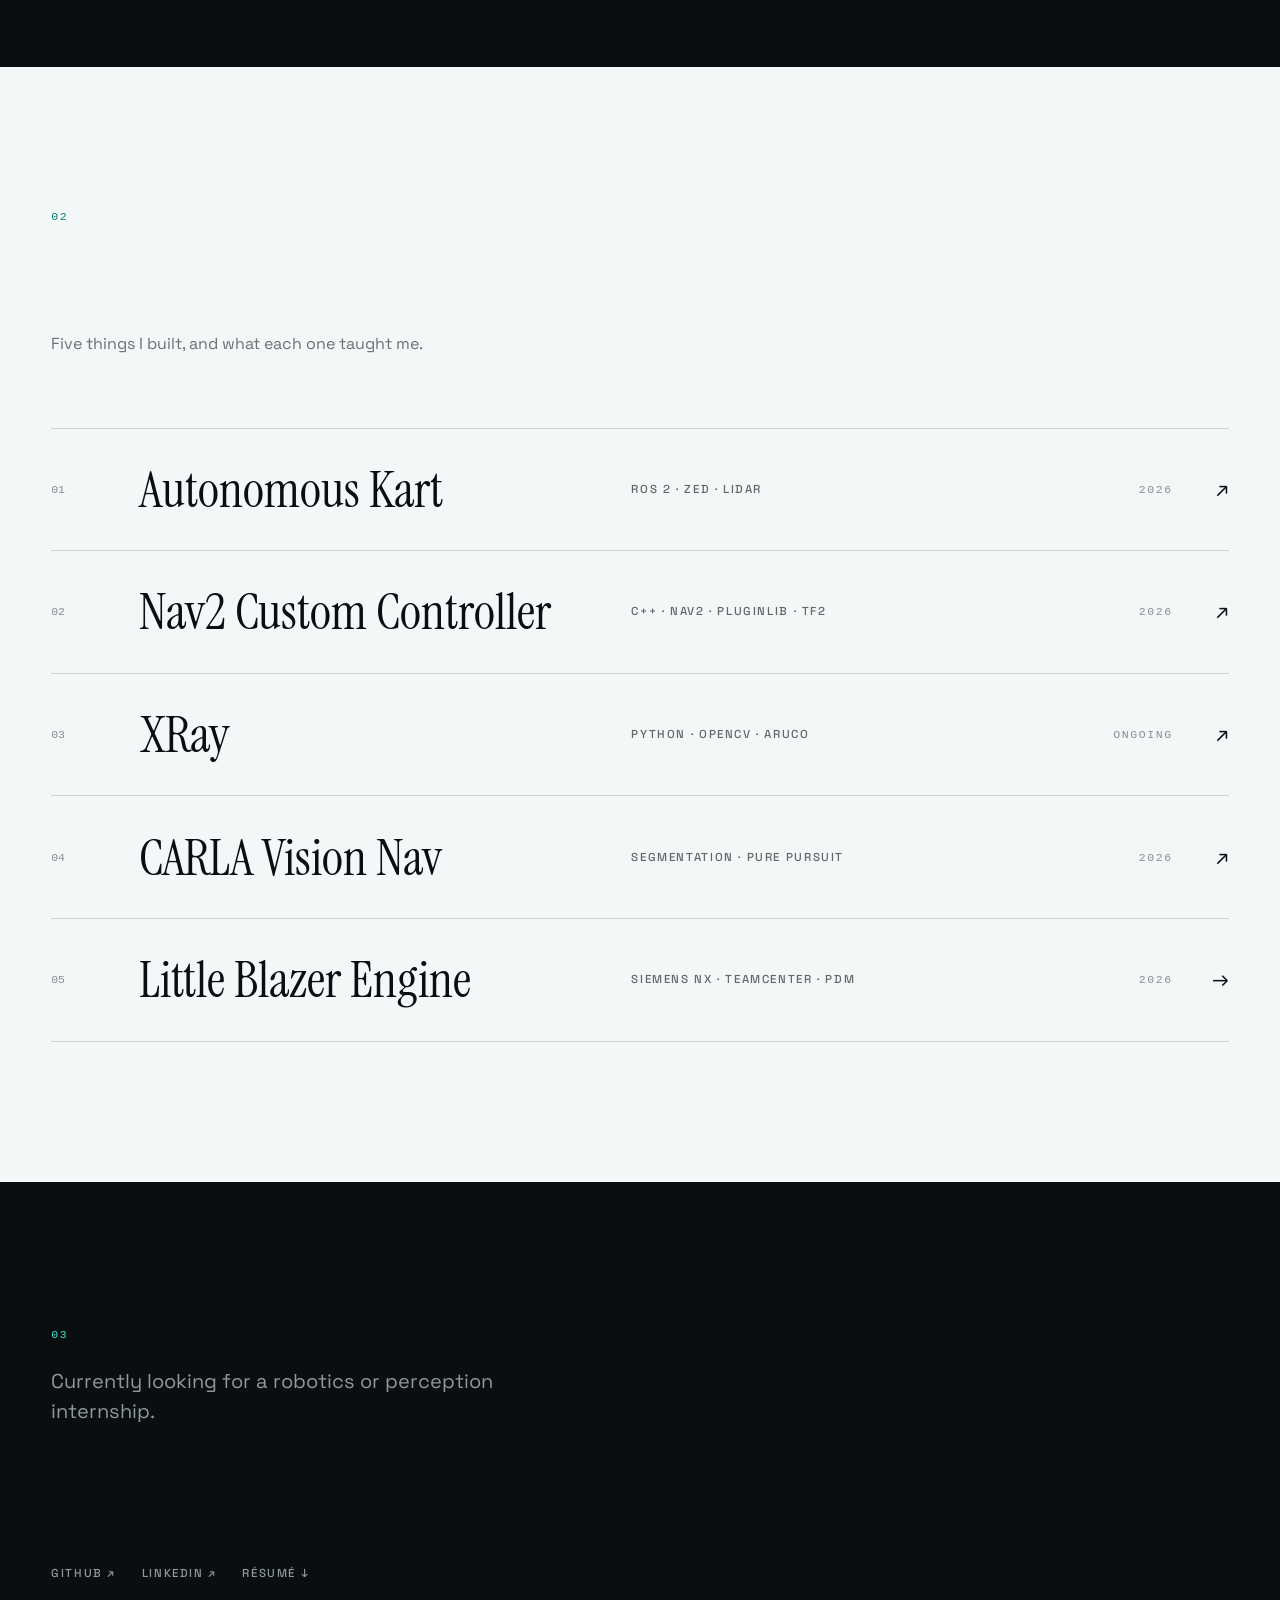
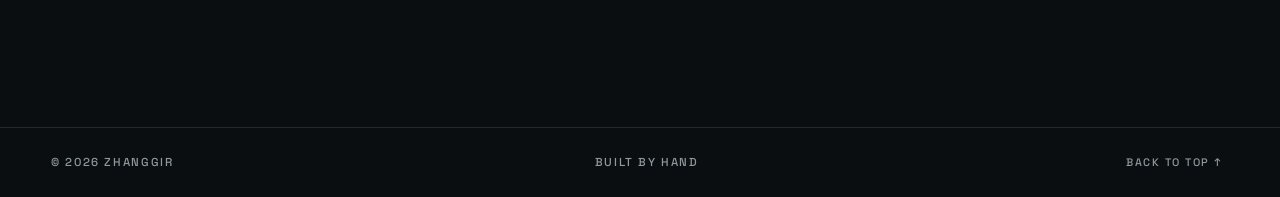
==== commit 39922186: "Add Little Blazer Engine as a project, with its own case study page Row 05 in Selected Work links to" ====
--- a/index.html
+++ b/index.html
@@ -154,7 +154,7 @@
     <div class="sec-head">
       <span class="sec-num">02</span>
       <h2 class="sec-title"><span class="mask"><span class="up">Selected work</span></span></h2>
-      <p class="sec-note rise">Four things I built, and what each one taught me.</p>
+      <p class="sec-note rise">Five things I built, and what each one taught me.</p>
     </div>
 
     <div class="rows" id="rows">
@@ -189,6 +189,14 @@
         <span class="row-tags">Segmentation · Pure Pursuit</span>
         <span class="row-yr">2026</span>
         <span class="row-arrow" aria-hidden="true">↗</span>
+      </a>
+
+      <a class="row" href="little-blazer.html" data-plate="engine">
+        <span class="row-idx">05</span>
+        <span class="row-title">Little Blazer Engine</span>
+        <span class="row-tags">Siemens NX · Teamcenter · PDM</span>
+        <span class="row-yr">2026</span>
+        <span class="row-arrow" aria-hidden="true">→</span>
       </a>
     </div>
 
@@ -211,6 +219,22 @@
         </g>
       </svg>
 
+      <svg class="pl" data-for="engine" viewBox="0 0 300 220" fill="none">
+        <rect width="300" height="220" fill="var(--accent)"/>
+        <g stroke="#0b0e10" stroke-width="2.2" stroke-linecap="round" stroke-linejoin="round">
+          <path d="M34 178h232v14H34z"/>
+          <rect x="54" y="112" width="44" height="66" rx="4"/>
+          <path d="M54 118h44"/>
+          <rect x="124" y="92" width="76" height="86" rx="5"/>
+          <path d="M132 104h60M132 118h60M132 132h60"/>
+          <circle cx="230" cy="140" r="34"/>
+          <circle cx="230" cy="140" r="7"/>
+          <path d="M230 106v27M230 147v27M196 140h27M237 140h27"/>
+          <path d="M200 128l24 8"/>
+          <path d="M162 92V74h14"/>
+        </g>
+      </svg>
+
       <svg class="pl" data-for="nav" viewBox="0 0 300 220" fill="none">
         <rect width="300" height="220" fill="var(--accent)"/>
         <g stroke="#0b0e10" stroke-width="2.2" stroke-linecap="round" stroke-linejoin="round">
--- a/styles.css
+++ b/styles.css
@@ -469,6 +469,112 @@
 .toast.show { opacity: 1; transform: translateY(0); }
 
 /* ==========================================================================
+   PROJECT PAGE
+   A single case study. Same tokens and type as the index; the one new problem
+   is presenting a bright application screenshot on a dark ground without it
+   glaring — hence the frame, the caption rail, and the inset hairline.
+   ========================================================================== */
+.page-project main { padding-top: 1px; }   /* contain the section's top margin */
+
+.proj {
+  max-width: 72rem; margin-inline: auto;
+  padding: clamp(6.5rem, 12vw, 9rem) var(--pad) clamp(4rem, 9vw, 7rem);
+}
+
+.proj-kicker { margin-bottom: clamp(1rem, 2.5vw, 1.6rem); color: var(--muted); }
+.proj-kicker a { color: var(--accent); }
+.proj-kicker a:hover { text-decoration: underline; }
+.proj-kicker .sep { opacity: .4; margin-inline: .35rem; }
+
+.proj-title {
+  font-family: var(--display); font-weight: 400;
+  font-size: clamp(2.2rem, 6.5vw, 5rem); line-height: .98; letter-spacing: -.02em;
+  margin-bottom: clamp(1rem, 2.5vw, 1.5rem);
+}
+
+.proj-lead {
+  font-family: var(--display); font-size: clamp(1.15rem, 2.4vw, 1.75rem);
+  line-height: 1.25; max-width: 34ch; color: var(--ink);
+  margin-bottom: clamp(1.6rem, 3.5vw, 2.4rem);
+}
+
+.proj-meta {
+  display: grid; grid-template-columns: repeat(4, minmax(0, 1fr));
+  gap: 1.2rem 1.6rem;
+  padding-block: clamp(1rem, 2.5vw, 1.5rem);
+  border-block: 1px solid var(--line);
+  margin-bottom: clamp(2rem, 4.5vw, 3rem);
+}
+.proj-meta dt { font-size: .62rem; letter-spacing: .14em; text-transform: uppercase; color: var(--muted); margin-bottom: .3rem; }
+.proj-meta dd { font-size: .95rem; }
+
+/* ---------- the screenshot ---------- */
+.shot { margin-bottom: clamp(2.2rem, 5vw, 3.4rem); }
+.shot-frame {
+  display: block; position: relative;
+  border: 1px solid var(--line); border-radius: 10px;
+  background: var(--paper-2);
+  padding: 8px;
+  overflow: hidden;
+  transition: border-color .35s var(--ease), box-shadow .35s var(--ease);
+}
+.shot-frame:hover { border-color: var(--accent); box-shadow: 0 0 0 1px rgba(63,224,208,.25), 0 24px 60px -30px rgba(0,0,0,.9); }
+.shot-frame img { width: 100%; height: auto; border-radius: 4px; display: block; }
+
+.shot figcaption {
+  display: flex; align-items: baseline; justify-content: space-between; gap: 1rem; flex-wrap: wrap;
+  margin-top: .7rem;
+}
+.shot-cap { font-size: .85rem; color: var(--muted); max-width: 52ch; }
+.shot-hint { font-size: .62rem; letter-spacing: .14em; text-transform: uppercase; color: var(--accent); flex: none; }
+
+/* If the capture is missing, show a labelled placeholder instead of a broken
+   image icon — see the shot module in script.js. */
+.shot.missing .shot-frame { pointer-events: none; }
+.shot.missing img { display: none; }
+.shot.missing .shot-frame::after {
+  content: "Capture unavailable";
+  display: grid; place-items: center; text-align: center;
+  aspect-ratio: 16 / 9; padding: 2rem;
+  font-size: .8rem; color: var(--muted);
+  border: 1px dashed var(--line); border-radius: 4px;
+}
+
+/* ---------- body ---------- */
+.proj-body {
+  display: grid; grid-template-columns: minmax(0, 1.35fr) minmax(0, 1fr);
+  gap: clamp(1.6rem, 4vw, 3.2rem);
+  margin-bottom: clamp(2.4rem, 5vw, 3.4rem);
+}
+.proj-col h2 {
+  font-size: .62rem; letter-spacing: .14em; text-transform: uppercase;
+  color: var(--muted); font-weight: 500; margin-bottom: 1rem;
+}
+.proj-list { display: grid; gap: .85rem; }
+.proj-list li {
+  position: relative; padding-left: 1.15rem;
+  font-size: 1.02rem; line-height: 1.6; color: var(--ink);
+}
+.proj-list li::before { content: ""; position: absolute; left: 0; top: .62em; width: 6px; height: 6px; background: var(--accent); }
+
+.parts { display: grid; }
+.parts li {
+  display: grid; grid-template-columns: 5.5rem 1fr; gap: 1rem; align-items: baseline;
+  padding: .55rem 0; border-top: 1px solid var(--line);
+  font-size: .95rem;
+}
+.parts li:first-child { border-top: 0; }
+.pn { font-family: var(--mono); font-size: .74rem; color: var(--accent); }
+.parts-note { margin-top: .9rem; font-size: .8rem; color: var(--muted); }
+
+.proj-back {
+  display: inline-block; font-size: .68rem; letter-spacing: .14em; text-transform: uppercase;
+  font-weight: 500; color: var(--muted); padding-block: .5rem;
+  transition: color .25s;
+}
+.proj-back:hover { color: var(--accent); }
+
+/* ==========================================================================
    FOOTER
    ========================================================================== */
 .foot {
@@ -482,6 +588,8 @@
    RESPONSIVE
    ========================================================================== */
 @media (max-width: 62rem) {
+  .proj-body { grid-template-columns: 1fr; }
+  .proj-meta { grid-template-columns: repeat(2, minmax(0, 1fr)); }
   .intro-meta { grid-template-columns: repeat(2, minmax(0, 1fr)); }
   .bento {
     grid-template-columns: repeat(2, minmax(0, 1fr));
@@ -499,6 +607,11 @@
 }
 
 @media (max-width: 40rem) {
+  .shot-frame { padding: 5px; border-radius: 7px; }
+  .proj-kicker a { display: inline-block; padding-block: .75rem; }
+  .proj-back { padding-block: .9rem; }
+  .shot figcaption { gap: .3rem; }
+  .parts li { grid-template-columns: 4.6rem 1fr; gap: .7rem; font-size: .88rem; }
   /* ---- navigation ----
      The section links used to be hidden here, which left a phone with no way
      to reach Work or Contact at all. They stay; the wordmark drops to its icon
